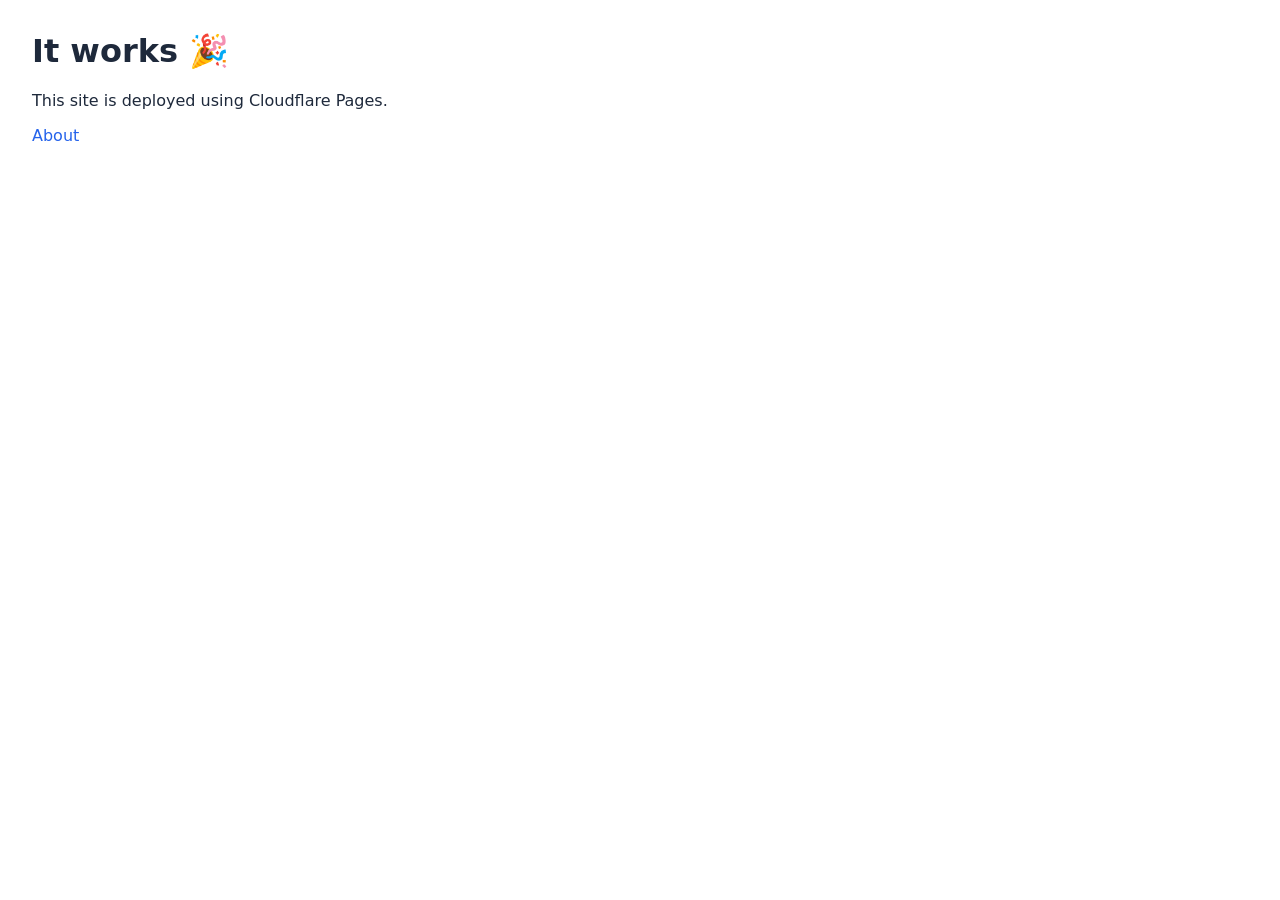
==== index.html @ 4fc2cfb0 "Initial commit" ====
<!doctype html>
<html>
  <head>
    <meta charset="utf-8" />
    <meta name="viewport" content="width=device-width, initial-scale=1" />
    <meta name="color-scheme" content="light dark" />
    <title>Home</title>
    <link rel="icon" href="/assets/favicon.svg" type="image/svg+xml">
    <link rel="stylesheet" href="/assets/css/styles.css">
    <script defer src="/assets/js/main.js"></script>
  </head>
  <body>
    <h1>It works 🎉</h1>
    <p>This site is deployed using Cloudflare Pages.</p>
    <p><a href="/about/">About</a></p>
  </body>
</html>
---- assets/css/styles.css ----
:root {
  color-scheme: light dark;
  --color-bg: #ffffff;
  --color-text: #1e293b;
  --color-muted: #64748b;
  --color-accent: #2563eb;
  --color-border: #e2e8f0;
}

@media (prefers-color-scheme: dark) {
  :root {
    --color-bg: #0f172a;
    --color-text: #e2e8f0;
    --color-muted: #94a3b8;
    --color-accent: #60a5fa;
    --color-border: #1e293b;
  }
}

body {
  font-family: system-ui, sans-serif;
  margin: 2rem;
  background-color: var(--color-bg);
  color: var(--color-text);
}

a {
  text-decoration: none;
  color: var(--color-accent);
}
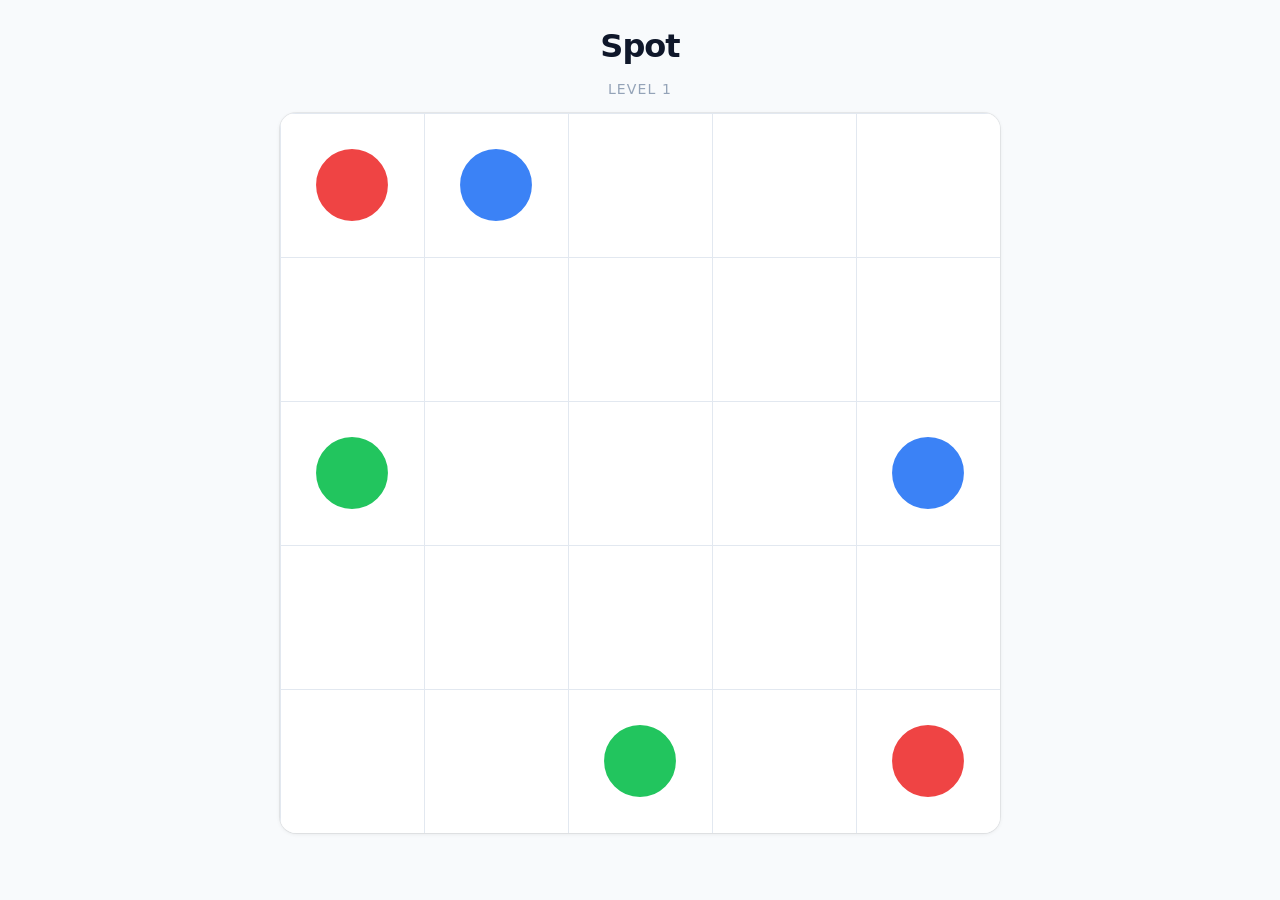
==== commit 5e748cd2: "1st version of game" ====
--- a/index.html
+++ b/index.html
@@ -3,15 +3,19 @@
   <head>
     <meta charset="utf-8" />
     <meta name="viewport" content="width=device-width, initial-scale=1" />
-    <meta name="color-scheme" content="light dark" />
-    <title>Home</title>
+    <title>Spot</title>
     <link rel="icon" href="/assets/favicon.svg" type="image/svg+xml">
     <link rel="stylesheet" href="/assets/css/styles.css">
     <script defer src="/assets/js/main.js"></script>
   </head>
   <body>
-    <h1>It works 🎉</h1>
-    <p>This site is deployed using Cloudflare Pages.</p>
-    <p><a href="/about/">About</a></p>
+    <div id="app">
+      <h1>Spot</h1>
+      <p id="level-label">Level 1</p>
+      <div id="canvas-wrap">
+        <canvas id="game-canvas"></canvas>
+      </div>
+      <p id="message"></p>
+    </div>
   </body>
 </html>
--- a/assets/css/styles.css
+++ b/assets/css/styles.css
@@ -1,30 +1,58 @@
-:root {
-  color-scheme: light dark;
-  --color-bg: #ffffff;
-  --color-text: #1e293b;
-  --color-muted: #64748b;
-  --color-accent: #2563eb;
-  --color-border: #e2e8f0;
-}
-
-@media (prefers-color-scheme: dark) {
-  :root {
-    --color-bg: #0f172a;
-    --color-text: #e2e8f0;
-    --color-muted: #94a3b8;
-    --color-accent: #60a5fa;
-    --color-border: #1e293b;
-  }
+* {
+  box-sizing: border-box;
+  margin: 0;
+  padding: 0;
 }
 
 body {
   font-family: system-ui, sans-serif;
-  margin: 2rem;
-  background-color: var(--color-bg);
-  color: var(--color-text);
+  background: #f8fafc;
+  color: #1e293b;
+  min-height: 100dvh;
+  display: flex;
+  align-items: center;
+  justify-content: center;
 }
 
-a {
-  text-decoration: none;
-  color: var(--color-accent);
+#app {
+  display: flex;
+  flex-direction: column;
+  align-items: center;
+  gap: 16px;
+  padding: 24px;
 }
+
+h1 {
+  font-size: 2rem;
+  font-weight: 800;
+  letter-spacing: -0.03em;
+  color: #0f172a;
+}
+
+#level-label {
+  color: #94a3b8;
+  font-size: 0.875rem;
+  font-weight: 500;
+  text-transform: uppercase;
+  letter-spacing: 0.08em;
+}
+
+#canvas-wrap {
+  border-radius: 16px;
+  overflow: hidden;
+  box-shadow: 0 1px 4px rgba(0, 0, 0, 0.08), 0 0 0 1px rgba(0, 0, 0, 0.06);
+}
+
+#game-canvas {
+  display: block;
+  cursor: crosshair;
+  touch-action: none;
+}
+
+#message {
+  font-weight: 700;
+  font-size: 1rem;
+  min-height: 1.5rem;
+  color: #22c55e;
+  letter-spacing: 0.01em;
+}
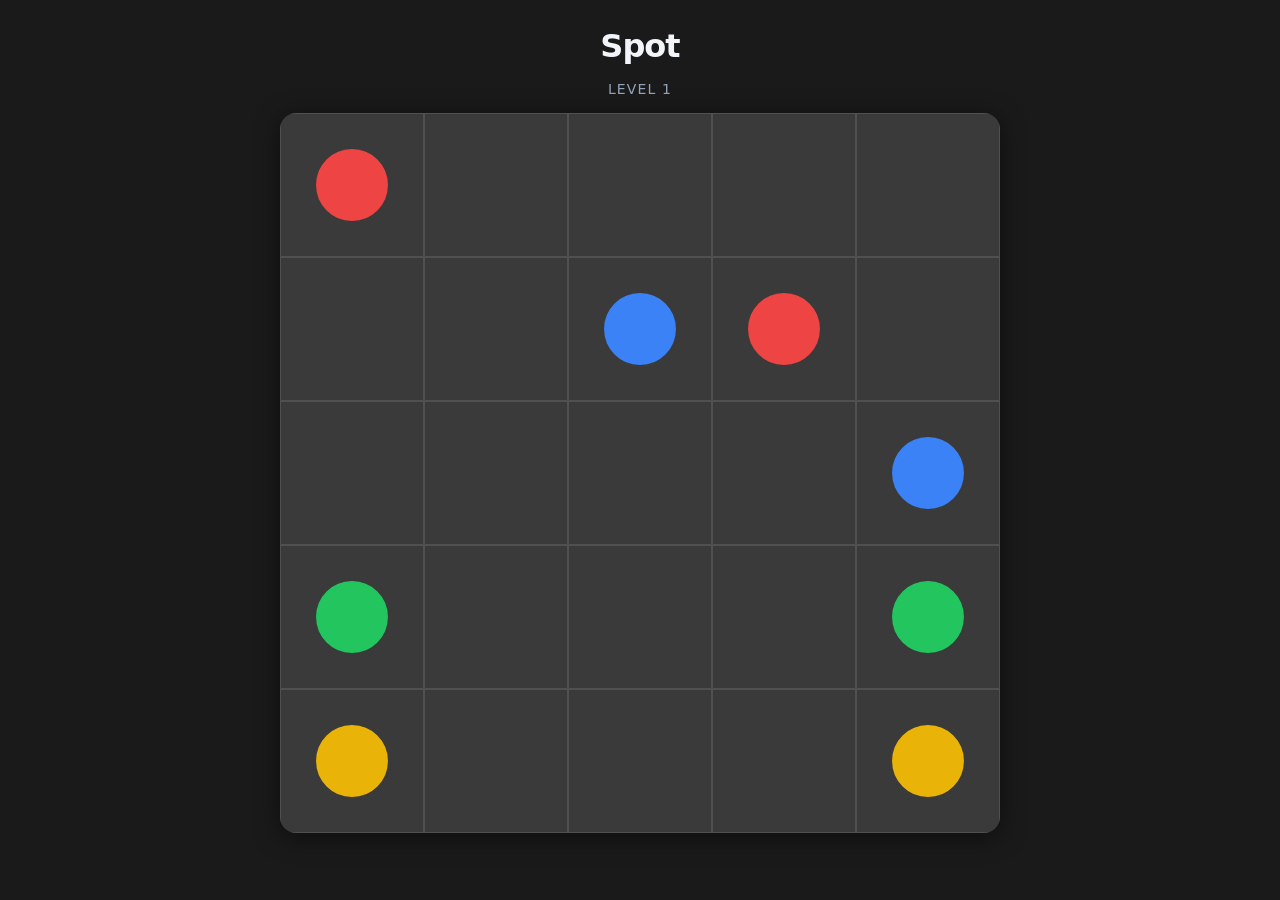
==== commit 1fc02692: "icons and OG image" ====
--- a/index.html
+++ b/index.html
@@ -4,7 +4,17 @@
     <meta charset="utf-8" />
     <meta name="viewport" content="width=device-width, initial-scale=1" />
     <title>Spot</title>
+    <meta property="og:type"        content="website" />
+    <meta property="og:title"       content="Spot" />
+    <meta property="og:description" content="Connect the dots. Fill the grid." />
+    <meta property="og:image"       content="/assets/og-image.png" />
+    <meta name="twitter:card"       content="summary_large_image" />
+    <meta name="twitter:title"      content="Spot" />
+    <meta name="twitter:description" content="Connect the dots. Fill the grid." />
+    <meta name="twitter:image"      content="/assets/og-image.png" />
     <link rel="icon" href="/assets/favicon.svg" type="image/svg+xml">
+    <link rel="icon" href="/assets/favicon.png" sizes="32x32">
+    <link rel="apple-touch-icon" href="/assets/apple-touch-icon.png">
     <link rel="stylesheet" href="/assets/css/styles.css">
     <script defer src="/assets/js/main.js"></script>
   </head>
--- a/assets/css/styles.css
+++ b/assets/css/styles.css
@@ -6,8 +6,8 @@
 
 body {
   font-family: system-ui, sans-serif;
-  background: #f8fafc;
-  color: #1e293b;
+  background: #1a1a1a;
+  color: #e2e8f0;
   min-height: 100dvh;
   display: flex;
   align-items: center;
@@ -26,7 +26,7 @@
   font-size: 2rem;
   font-weight: 800;
   letter-spacing: -0.03em;
-  color: #0f172a;
+  color: #f1f5f9;
 }
 
 #level-label {
@@ -40,7 +40,7 @@
 #canvas-wrap {
   border-radius: 16px;
   overflow: hidden;
-  box-shadow: 0 1px 4px rgba(0, 0, 0, 0.08), 0 0 0 1px rgba(0, 0, 0, 0.06);
+  box-shadow: 0 4px 24px rgba(0, 0, 0, 0.5);
 }
 
 #game-canvas {
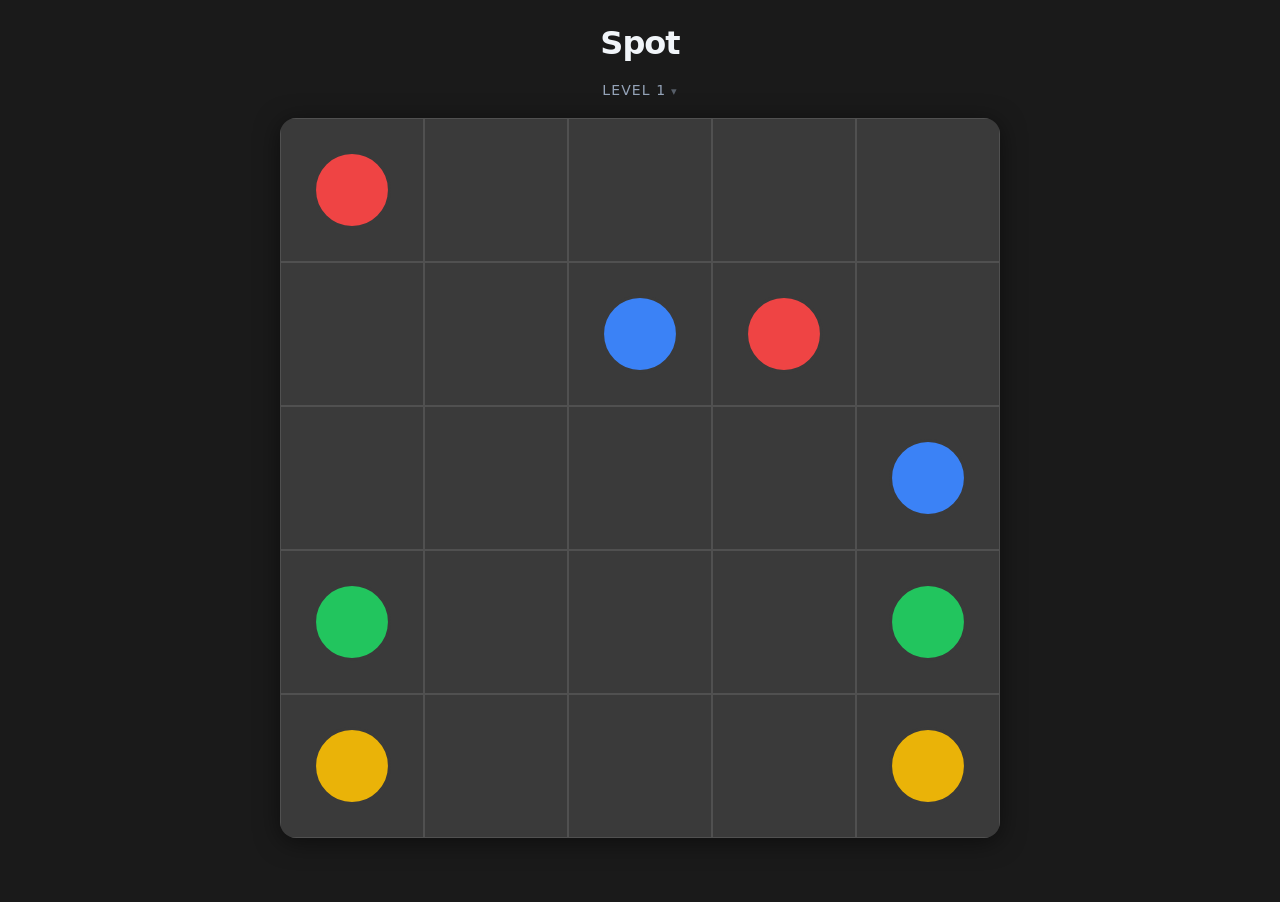
==== commit a3be40a5: "Remember level and jump to previous" ====
--- a/index.html
+++ b/index.html
@@ -21,7 +21,10 @@
   <body>
     <div id="app">
       <h1>Spot</h1>
-      <p id="level-label">Level 1</p>
+      <div id="level-wrap">
+        <button id="level-label">Level 1</button>
+        <div id="level-picker"></div>
+      </div>
       <div id="canvas-wrap">
         <canvas id="game-canvas"></canvas>
       </div>
--- a/assets/css/styles.css
+++ b/assets/css/styles.css
@@ -29,12 +29,84 @@
   color: #f1f5f9;
 }
 
+#level-wrap {
+  position: relative;
+}
+
 #level-label {
+  background: none;
+  border: none;
+  font-family: inherit;
   color: #94a3b8;
   font-size: 0.875rem;
   font-weight: 500;
   text-transform: uppercase;
   letter-spacing: 0.08em;
+  cursor: pointer;
+  padding: 4px 10px;
+  border-radius: 6px;
+  transition: background 0.15s, color 0.15s;
+}
+
+#level-label::after {
+  content: ' ▾';
+  font-size: 0.7rem;
+  opacity: 0.5;
+}
+
+#level-label:hover {
+  background: rgba(255, 255, 255, 0.07);
+  color: #cbd5e1;
+}
+
+#level-picker {
+  display: none;
+  position: absolute;
+  top: calc(100% + 6px);
+  left: 50%;
+  transform: translateX(-50%);
+  background: #242424;
+  border: 1px solid #3a3a3a;
+  border-radius: 10px;
+  padding: 8px;
+  grid-template-columns: repeat(5, 40px);
+  gap: 5px;
+  z-index: 100;
+  box-shadow: 0 8px 32px rgba(0, 0, 0, 0.6);
+}
+
+#level-picker.open {
+  display: grid;
+}
+
+#level-picker button {
+  background: #2e2e2e;
+  border: 1px solid transparent;
+  border-radius: 6px;
+  color: #334155;
+  font-family: inherit;
+  font-size: 0.8rem;
+  font-weight: 600;
+  padding: 8px 0;
+  cursor: default;
+}
+
+#level-picker button.unlocked {
+  color: #94a3b8;
+  cursor: pointer;
+}
+
+#level-picker button.unlocked:hover {
+  background: #3a3a3a;
+  color: #e2e8f0;
+  border-color: #4a4a4a;
+}
+
+#level-picker button.current {
+  background: #1d4ed8;
+  border-color: #3b82f6;
+  color: #fff;
+  cursor: default;
 }
 
 #canvas-wrap {
